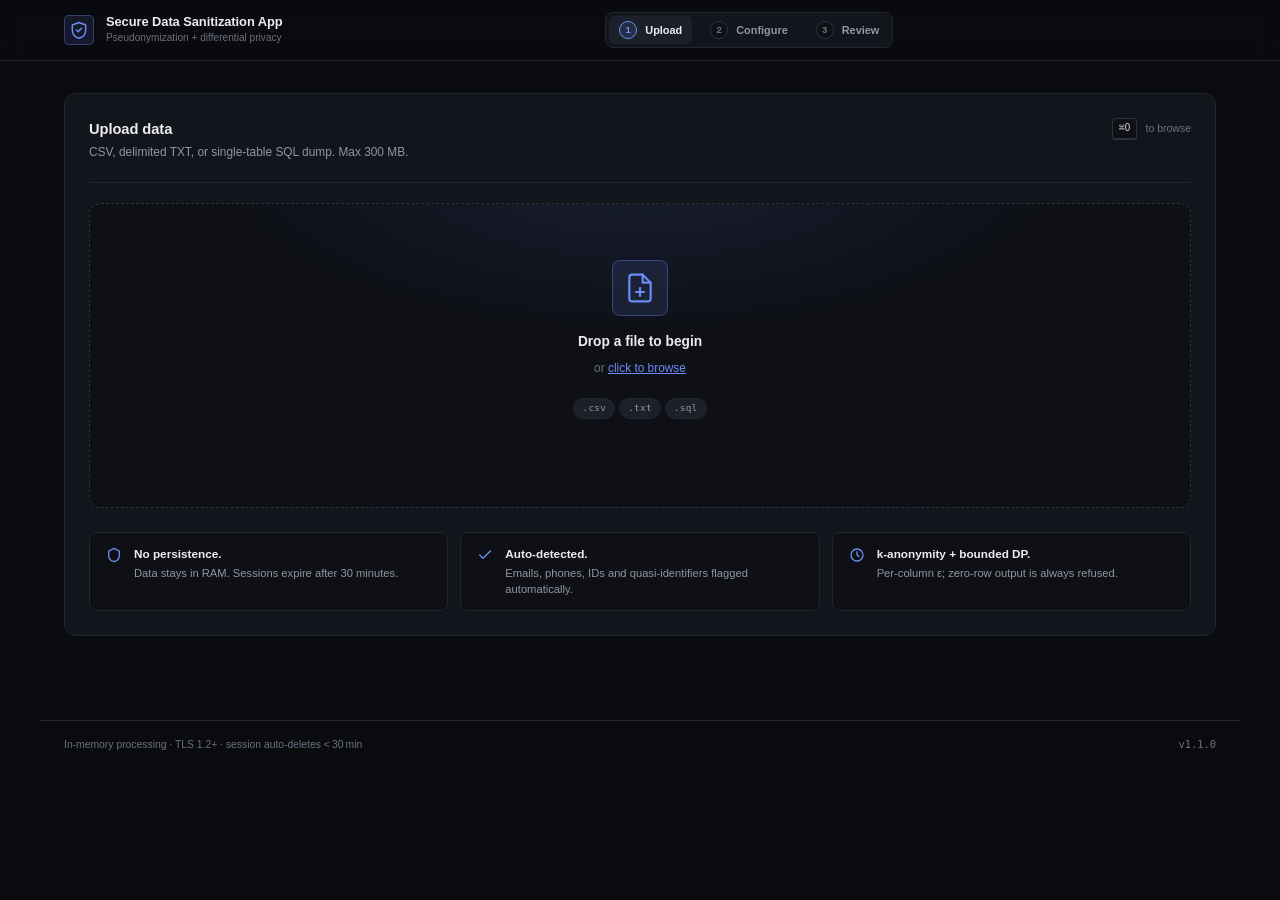
==== backend/src/sdsa/frontend/index.html @ bfa76d33 "feat: add sdsa-server cli" ====
<!DOCTYPE html>
<html lang="en">
<head>
<meta charset="utf-8" />
<meta name="viewport" content="width=device-width,initial-scale=1" />
<meta name="color-scheme" content="dark" />
<title>Secure Data Sanitization App</title>
<link rel="stylesheet" href="style.css" />
</head>
<body>

<header class="app-header">
  <div class="hdr-inner">
    <div class="brand">
      <span class="brand-mark" aria-hidden="true">
        <svg viewBox="0 0 24 24" width="20" height="20" fill="none"
             stroke="currentColor" stroke-width="1.8" stroke-linecap="round"
             stroke-linejoin="round">
          <path d="M12 3 4 6v6c0 4.6 3.2 8.5 8 10 4.8-1.5 8-5.4 8-10V6l-8-3z"/>
          <path d="M9 12l2 2 4-4"/>
        </svg>
      </span>
      <div class="brand-text">
        <div class="brand-name">Secure Data Sanitization App</div>
        <div class="brand-sub">Pseudonymization + differential privacy</div>
      </div>
    </div>

    <nav class="stepper" aria-label="Progress">
      <ol>
        <li data-step="upload" class="step-item active">
          <span class="step-num" aria-hidden="true">1</span>
          <span class="step-label">Upload</span>
        </li>
        <li data-step="configure" class="step-item">
          <span class="step-num" aria-hidden="true">2</span>
          <span class="step-label">Configure</span>
        </li>
        <li data-step="review" class="step-item">
          <span class="step-num" aria-hidden="true">3</span>
          <span class="step-label">Review</span>
        </li>
      </ol>
    </nav>

    <div class="hdr-meta">
      <span id="session-indicator" class="session-indicator hidden" aria-live="polite">
        <span class="pulse" aria-hidden="true"></span>
        <span class="sess-label">Session</span>
        <span id="session-timer" class="sess-timer" aria-label="Time remaining">–:–</span>
      </span>
    </div>
  </div>
</header>

<main>

  <!-- STEP 1: UPLOAD -->
  <section id="step-upload" class="step card active">
    <header class="card-head">
      <div>
        <h2>Upload data</h2>
        <p class="card-sub">CSV, delimited TXT, or single-table SQL dump. Max 300&nbsp;MB.</p>
      </div>
      <div class="card-head-meta">
        <span class="kbd">⌘O</span>
        <span class="muted">to browse</span>
      </div>
    </header>

    <div id="dropzone" class="dropzone" tabindex="0" role="button"
         aria-label="Drop a CSV, TXT, or SQL file here, or click to browse">
      <div class="dropzone-inner">
        <div class="dropzone-icon" aria-hidden="true">
          <svg viewBox="0 0 24 24" width="32" height="32" fill="none"
               stroke="currentColor" stroke-width="1.6"
               stroke-linecap="round" stroke-linejoin="round">
            <path d="M14 2H6a2 2 0 0 0-2 2v16a2 2 0 0 0 2 2h12a2 2 0 0 0 2-2V8z"/>
            <polyline points="14 2 14 8 20 8"/>
            <line x1="12" y1="18" x2="12" y2="12"/>
            <line x1="9" y1="15" x2="15" y2="15"/>
          </svg>
        </div>
        <div class="dropzone-primary">Drop a file to begin</div>
        <div class="dropzone-secondary">
          or <span class="link">click to browse</span>
        </div>
        <div class="format-pills" aria-hidden="true">
          <span class="pill">.csv</span>
          <span class="pill">.txt</span>
          <span class="pill">.sql</span>
        </div>
        <div class="dropzone-file" id="dropzone-file"></div>
        <div class="dropzone-progress hidden" id="dropzone-progress" aria-hidden="true">
          <div class="dropzone-progress-bar"><span id="dropzone-progress-fill"></span></div>
          <div class="dropzone-progress-meta" id="dropzone-progress-meta"></div>
        </div>
      </div>
      <input type="file" id="file-input"
             accept=".csv,.txt,.sql,text/csv,text/plain,application/sql" hidden />
    </div>

    <ul class="upload-assurances">
      <li>
        <svg viewBox="0 0 24 24" width="16" height="16" fill="none"
             stroke="currentColor" stroke-width="2" stroke-linecap="round"
             stroke-linejoin="round" aria-hidden="true">
          <path d="M12 2 4 6v6c0 5 3.5 9 8 10 4.5-1 8-5 8-10V6l-8-4z"/>
        </svg>
        <div>
          <strong>No persistence.</strong>
          <span>Data stays in RAM. Sessions expire after 30 minutes.</span>
        </div>
      </li>
      <li>
        <svg viewBox="0 0 24 24" width="16" height="16" fill="none"
             stroke="currentColor" stroke-width="2" stroke-linecap="round"
             stroke-linejoin="round" aria-hidden="true">
          <path d="M20 6 9 17l-5-5"/>
        </svg>
        <div>
          <strong>Auto-detected.</strong>
          <span>Emails, phones, IDs and quasi-identifiers flagged automatically.</span>
        </div>
      </li>
      <li>
        <svg viewBox="0 0 24 24" width="16" height="16" fill="none"
             stroke="currentColor" stroke-width="2" stroke-linecap="round"
             stroke-linejoin="round" aria-hidden="true">
          <circle cx="12" cy="12" r="9"/>
          <path d="M12 7v5l3 2"/>
        </svg>
        <div>
          <strong>k-anonymity + bounded DP.</strong>
          <span>Per-column ε; zero-row output is always refused.</span>
        </div>
      </li>
    </ul>
  </section>

  <!-- STEP 2: CONFIGURE -->
  <section id="step-configure" class="step card">
    <header class="card-head">
      <div>
        <h2>Configure per-column policy</h2>
        <p class="card-sub" id="summary"></p>
      </div>
      <button id="reset-config" class="btn btn-quiet" type="button" title="Reset to auto-detected defaults">
        <svg viewBox="0 0 24 24" width="14" height="14" fill="none"
             stroke="currentColor" stroke-width="2"
             stroke-linecap="round" stroke-linejoin="round" aria-hidden="true">
          <path d="M3 12a9 9 0 0 1 9-9 9 9 0 0 1 9 9 9 9 0 0 1-9 9 9 9 0 0 1-9-9z"/>
          <path d="M3 12H1"/><path d="M23 12h-2"/>
          <path d="M3 3l3 3"/><path d="M18 18l3 3"/>
        </svg>
        Reset
      </button>
    </header>

    <section class="preview-panel" id="preview-panel" aria-label="Sample preview">
      <header class="preview-head">
        <div class="preview-tabs" role="tablist">
          <button type="button" class="preview-tab active"
                  data-mode="original" role="tab" aria-selected="true">
            Original sample
          </button>
          <button type="button" class="preview-tab"
                  data-mode="sanitized" role="tab" aria-selected="false">
            Preview output
            <span class="help" tabindex="0"
                  data-tip="Runs your current per-column policy on the first 5 rows so you can see what will be released. Skips k-anonymity (sample is too small for it).">?</span>
          </button>
        </div>
        <div class="preview-meta-wrap">
          <span class="preview-meta muted" id="preview-meta">first 5 rows</span>
          <button type="button" id="preview-collapse" class="btn btn-quiet"
                  aria-expanded="true" title="Collapse preview">−</button>
        </div>
      </header>
      <div class="preview-body" id="preview-body"></div>
    </section>

    <div class="table-toolbar">
      <label class="col-search-wrap">
        <svg viewBox="0 0 24 24" width="14" height="14" fill="none"
             stroke="currentColor" stroke-width="2" stroke-linecap="round"
             stroke-linejoin="round" aria-hidden="true">
          <circle cx="11" cy="11" r="7"/><path d="m20 20-3.5-3.5"/>
        </svg>
        <input type="search" id="col-search" placeholder="Search columns…"
               aria-label="Search columns" autocomplete="off" />
      </label>
      <span class="include-hint muted">
        Uncheck the left column to exclude a field from output.
      </span>
    </div>

    <div class="table-wrap">
      <table id="columns-table">
        <thead>
          <tr>
            <th class="select-col" title="Include column in output">
              <input type="checkbox" id="select-all" class="col-include"
                     checked aria-label="Include all visible columns" />
            </th>
            <th>Column</th>
            <th>Type</th>
            <th>
              PII
              <span class="help" tabindex="0"
                    data-tip="Regex + column-name heuristics. Always shown as a suggestion — confirm before processing.">?</span>
            </th>
            <th>Action</th>
            <th class="center">
              QI
              <span class="help" tabindex="0"
                    data-tip="Quasi-identifier. Columns checked here participate in the k-anonymity check. High-cardinality QIs will be suppressed.">?</span>
            </th>
            <th class="dp-head">
              ε
              <span class="help" tabindex="0"
                    data-tip="Differential privacy budget for Laplace noise. Lower = more privacy, more noise. Typical 0.3–3.">?</span>
            </th>
            <th class="dp-head">
              Bounds
              <span class="help" tabindex="0"
                    data-tip="Declared min/max for the column. Sensitivity = upper − lower. Inputs outside are clamped.">?</span>
            </th>
          </tr>
        </thead>
        <tbody></tbody>
      </table>
    </div>

    <div id="preflight" class="preflight hidden" aria-live="polite"></div>

    <div class="actions-bar">
      <div class="actions-fields">
        <label class="field">
          <span class="field-label">
            k
            <span class="help" tabindex="0"
                  data-tip="k-anonymity target. Each released row belongs to a group of at least k rows with identical QI values. k=5 → prosecutor risk ≤ 0.20.">?</span>
          </span>
          <input type="number" id="k-input" value="5" min="2" max="1000" />
        </label>
        <label class="field field-grow">
          <span class="field-label">
            Deterministic key
            <span class="help" tabindex="0"
                  data-tip="Optional. Named key makes hashes/tokens reproducible across sessions on this deployment. Not allowed on DP columns.">?</span>
            <span class="muted">optional</span>
          </span>
          <input type="text" id="det-key" placeholder="e.g. project-alpha-2026" />
        </label>
        <label class="toggle"
               title="Soft cap only. Zero-row output and > 50% suppression are always refused.">
          <input type="checkbox" id="accept-weaker" />
          <span class="toggle-label">Allow&nbsp;&gt;10%&nbsp;row&nbsp;suppression</span>
        </label>
      </div>
      <button id="process-btn" class="btn btn-primary">
        <span class="btn-icon" aria-hidden="true">
          <svg viewBox="0 0 24 24" width="16" height="16" fill="none"
               stroke="currentColor" stroke-width="2.4"
               stroke-linecap="round" stroke-linejoin="round">
            <polyline points="20 6 9 17 4 12"/>
          </svg>
        </span>
        <span class="btn-label">Process</span>
        <span class="btn-spinner" aria-hidden="true"></span>
      </button>
    </div>
  </section>

  <!-- STEP 3: REVIEW -->
  <section id="step-review" class="step card">
    <header class="card-head">
      <div>
        <h2>Result</h2>
        <p class="card-sub">Sanitized output and machine-readable privacy report are ready.</p>
      </div>
      <div class="review-head-meta">
        <span class="success-pill">
          <svg viewBox="0 0 24 24" width="14" height="14" fill="none"
               stroke="currentColor" stroke-width="2.4"
               stroke-linecap="round" stroke-linejoin="round" aria-hidden="true">
            <polyline points="20 6 9 17 4 12"/>
          </svg>
          Processed
        </span>
        <button id="review-restart" class="btn btn-quiet" type="button"
                title="Start a new session">
          ↻ Restart
        </button>
      </div>
    </header>

    <div id="stats" class="stat-grid"></div>

    <div id="claim-box" class="claim" aria-live="polite">
      <div class="claim-icon" aria-hidden="true">
        <svg viewBox="0 0 24 24" width="16" height="16" fill="none"
             stroke="currentColor" stroke-width="2" stroke-linecap="round"
             stroke-linejoin="round">
          <path d="M12 2 4 6v6c0 5 3.5 9 8 10 4.5-1 8-5 8-10V6l-8-4z"/>
        </svg>
      </div>
      <div class="claim-text"></div>
    </div>

    <div class="download-row">
      <a id="dl-csv" class="btn btn-primary" href="#" download>
        <span class="btn-icon" aria-hidden="true">
          <svg viewBox="0 0 24 24" width="14" height="14" fill="none"
               stroke="currentColor" stroke-width="2"
               stroke-linecap="round" stroke-linejoin="round">
            <path d="M21 15v4a2 2 0 0 1-2 2H5a2 2 0 0 1-2-2v-4"/>
            <polyline points="7 10 12 15 17 10"/>
            <line x1="12" y1="15" x2="12" y2="3"/>
          </svg>
        </span>
        Sanitized CSV
      </a>
      <a id="dl-json" class="btn btn-ghost" href="#" download>Report&nbsp;·&nbsp;JSON</a>
      <a id="dl-md" class="btn btn-ghost" href="#" download>Report&nbsp;·&nbsp;Markdown</a>
    </div>

    <details class="raw-report">
      <summary>Inspect full report JSON</summary>
      <pre id="report-raw"></pre>
    </details>

    <section class="next-card" aria-label="What's next">
      <div class="next-card-info">
        <div class="next-card-title">Done with this file?</div>
        <div class="next-card-sub">
          Your current session will be zeroized on start. Files already downloaded are yours to keep.
        </div>
      </div>
      <button id="new-session" class="btn btn-primary" type="button">
        <span class="btn-icon" aria-hidden="true">
          <svg viewBox="0 0 24 24" width="16" height="16" fill="none"
               stroke="currentColor" stroke-width="2.2"
               stroke-linecap="round" stroke-linejoin="round">
            <path d="M12 5v14"/>
            <path d="M5 12h14"/>
          </svg>
        </span>
        Sanitize another file
      </button>
    </section>
  </section>

</main>

<footer class="app-footer">
  <span class="muted">
    In-memory processing · TLS 1.2+ · session auto-deletes &lt;&thinsp;30&thinsp;min
  </span>
  <span class="muted mono">v1.1.0</span>
</footer>

<div id="tooltip" class="tip-pop" role="tooltip" aria-hidden="true"></div>
<div id="error" class="toast hidden" role="alert" aria-live="assertive"></div>

<script src="app.js"></script>
</body>
</html>
---- backend/src/sdsa/frontend/style.css ----
/* ============================================================
   Secure Data Sanitization App · design system
   Target tone: Linear / Vercel / Stripe. Information-dense,
   restrained, zero-ornament.
   ============================================================ */

:root {
  /* surface palette — neutral dark, no blueish cast */
  --bg:         #0a0b0f;
  --bg-2:       #0e1016;
  --panel:      #13151c;
  --panel-2:    #171a22;
  --panel-3:    #1c202b;
  --border:     #22262f;
  --border-2:   #2c313d;

  /* ink */
  --text:       #ececf1;
  --text-2:     #c4c6cf;
  --text-3:     #9196a3;
  --muted:      #6c7180;

  /* brand: muted steel-blue, professional */
  --accent:         #6b8df5;
  --accent-hover:   #7f9df7;
  --accent-weak:    rgba(107, 141, 245, 0.12);
  --accent-weak-2:  rgba(107, 141, 245, 0.20);
  --accent-line:    rgba(107, 141, 245, 0.35);

  /* semantic */
  --success:      #4ac48c;
  --success-weak: rgba(74, 196, 140, 0.12);
  --warn:         #dfa250;
  --warn-weak:    rgba(223, 162, 80, 0.14);
  --danger:       #ef6a6a;
  --danger-weak:  rgba(239, 106, 106, 0.14);

  /* spacing (4px base) */
  --s-1: 4px;
  --s-2: 8px;
  --s-3: 12px;
  --s-4: 16px;
  --s-5: 20px;
  --s-6: 24px;
  --s-8: 32px;
  --s-10: 40px;

  /* radius */
  --r-1: 3px;
  --r-2: 5px;
  --r-3: 8px;
  --r-4: 12px;

  /* typography */
  --font-sans: ui-sans-serif, -apple-system, BlinkMacSystemFont, "SF Pro Text",
               "Inter", "Segoe UI", Roboto, "Helvetica Neue", Arial, sans-serif;
  --font-mono: ui-monospace, "SF Mono", "JetBrains Mono", "Menlo",
               "Consolas", monospace;

  /* effects */
  --ring: 0 0 0 3px var(--accent-weak-2);
  --transition: 140ms cubic-bezier(.2,.7,.3,1);
  --shadow-pop: 0 10px 30px -12px rgba(0, 0, 0, 0.55),
                0 4px 12px -6px rgba(0, 0, 0, 0.4);
}

* { box-sizing: border-box; }

html, body {
  margin: 0;
  background: var(--bg);
  color: var(--text);
  font-family: var(--font-sans);
  font-size: 14px;
  line-height: 1.5;
  min-height: 100vh;
  font-feature-settings: "ss01", "cv11";
  -webkit-font-smoothing: antialiased;
  text-rendering: optimizeLegibility;
}
h1, h2, h3 { margin: 0; font-weight: 620; letter-spacing: -0.005em; }
h2 { font-size: 1.05rem; }
a  { color: var(--accent); text-decoration: none; }
a:hover { color: var(--accent-hover); }

.mono { font-family: var(--font-mono); font-feature-settings: "tnum" 1; }
.muted { color: var(--muted); }
.hidden { display: none !important; }

/* ====================================================
   HEADER
   ==================================================== */

.app-header {
  position: sticky; top: 0; z-index: 20;
  background: rgba(10, 11, 15, 0.8);
  border-bottom: 1px solid var(--border);
  backdrop-filter: saturate(140%) blur(10px);
  -webkit-backdrop-filter: saturate(140%) blur(10px);
}
.hdr-inner {
  max-width: 1200px;
  margin: 0 auto;
  padding: var(--s-3) var(--s-6);
  display: grid;
  grid-template-columns: auto 1fr auto;
  align-items: center;
  gap: var(--s-6);
}
.brand { display: flex; align-items: center; gap: var(--s-3); }
.brand-mark {
  width: 30px; height: 30px;
  display: grid; place-items: center;
  border-radius: var(--r-2);
  background: var(--accent-weak);
  color: var(--accent);
  border: 1px solid var(--accent-line);
}
.brand-name {
  font-weight: 620;
  font-size: 0.92rem;
  letter-spacing: -0.005em;
  line-height: 1.15;
}
.brand-sub {
  font-size: 0.72rem;
  color: var(--muted);
  margin-top: 1px;
  letter-spacing: 0.002em;
}

/* Stepper — flat tabs with underline indicator */
.stepper {
  justify-self: center;
}
.stepper ol {
  list-style: none; padding: 0; margin: 0;
  display: flex; gap: var(--s-2);
  background: var(--panel);
  padding: 3px;
  border-radius: var(--r-3);
  border: 1px solid var(--border);
}
.step-item {
  display: flex; align-items: center; gap: var(--s-2);
  padding: 5px 10px;
  border-radius: var(--r-2);
  color: var(--text-3);
  font-size: 0.78rem;
  font-weight: 550;
  transition: all var(--transition);
  cursor: default;
  white-space: nowrap;
}
.step-num {
  display: grid; place-items: center;
  width: 18px; height: 18px;
  border-radius: 999px;
  border: 1px solid var(--border-2);
  font-size: 0.68rem; font-weight: 650;
  color: var(--muted);
  background: var(--bg-2);
}
.step-item.active {
  color: var(--text);
  background: var(--panel-3);
}
.step-item.step-clickable { cursor: pointer; }
.step-item.step-clickable:hover {
  color: var(--text);
  background: var(--panel-3);
}
.step-item.step-clickable:focus-visible {
  outline: none;
  box-shadow: var(--ring);
}
.step-item.active .step-num {
  color: var(--accent); border-color: var(--accent);
  background: var(--accent-weak);
}
.step-item.done { color: var(--success); }
.step-item.done .step-num {
  color: var(--success);
  border-color: var(--success);
  background: var(--success-weak);
}

.hdr-meta { display: flex; justify-content: flex-end; align-items: center; }

/* Session indicator */
.session-indicator {
  display: inline-flex; align-items: center; gap: var(--s-2);
  padding: 4px 10px;
  border-radius: 999px;
  background: var(--panel);
  border: 1px solid var(--border);
  font-size: 0.72rem;
  color: var(--text-3);
}
.session-indicator .sess-label {
  text-transform: uppercase;
  font-weight: 600;
  letter-spacing: 0.06em;
}
.session-indicator .sess-timer {
  font-family: var(--font-mono);
  font-feature-settings: "tnum" 1;
  color: var(--text);
  font-weight: 550;
}
.pulse {
  width: 6px; height: 6px; border-radius: 999px;
  background: var(--success);
  box-shadow: 0 0 0 3px var(--success-weak);
  animation: pulse 2.2s ease-out infinite;
}
@keyframes pulse {
  0%   { box-shadow: 0 0 0 0 rgba(74, 196, 140, 0.35); }
  70%  { box-shadow: 0 0 0 5px rgba(74, 196, 140, 0); }
  100% { box-shadow: 0 0 0 0 rgba(74, 196, 140, 0); }
}

/* ====================================================
   MAIN / CARDS
   ==================================================== */

main {
  max-width: 1200px;
  margin: 0 auto;
  padding: var(--s-8) var(--s-6);
}

.card {
  background: var(--panel);
  border: 1px solid var(--border);
  border-radius: var(--r-4);
  padding: var(--s-6);
  margin-bottom: var(--s-5);
  display: none;
}
.card.active { display: block; animation: fadeIn 180ms ease-out; }
@keyframes fadeIn {
  from { opacity: 0; transform: translateY(2px); }
  to   { opacity: 1; transform: translateY(0); }
}

.card-head {
  display: flex; align-items: flex-start; justify-content: space-between;
  gap: var(--s-4);
  padding-bottom: var(--s-5);
  margin-bottom: var(--s-5);
  border-bottom: 1px solid var(--border);
}
.card-head h2 {
  font-size: 1.05rem;
  font-weight: 620;
}
.card-sub {
  margin: 4px 0 0;
  color: var(--text-3);
  font-size: 0.85rem;
}
.card-head-meta {
  display: flex; align-items: center; gap: var(--s-2);
  color: var(--muted);
  font-size: 0.75rem;
}

.card-foot {
  margin-top: var(--s-5);
  padding-top: var(--s-4);
  border-top: 1px solid var(--border);
  display: flex; justify-content: flex-end;
}

.kbd {
  display: inline-grid; place-items: center;
  min-width: 20px;
  padding: 2px 6px;
  border: 1px solid var(--border-2);
  border-bottom-width: 2px;
  border-radius: var(--r-1);
  background: var(--bg-2);
  font-family: var(--font-mono);
  font-size: 0.7rem;
  color: var(--text-2);
}

/* ====================================================
   UPLOAD STEP
   ==================================================== */

.dropzone {
  position: relative;
  border: 1px dashed var(--border-2);
  border-radius: var(--r-4);
  padding: 56px 24px;
  text-align: center;
  cursor: pointer;
  background:
    radial-gradient(600px 240px at 50% -40px, var(--accent-weak), transparent 70%),
    var(--bg-2);
  transition: border-color var(--transition), background var(--transition);
  outline: none;
}
.dropzone:hover, .dropzone:focus-visible {
  border-color: var(--accent);
}
.dropzone.drag-over {
  border-color: var(--accent);
  background:
    radial-gradient(600px 260px at 50% -40px, var(--accent-weak-2), transparent 70%),
    var(--bg-2);
}
.dropzone.uploading { opacity: 0.8; cursor: progress; }
.dropzone.error { border-color: var(--danger); background: var(--danger-weak); }

.dropzone-inner { display: grid; justify-items: center; gap: var(--s-2); }
.dropzone-icon {
  color: var(--accent);
  display: grid; place-items: center;
  width: 56px; height: 56px;
  border-radius: var(--r-3);
  background: var(--accent-weak);
  border: 1px solid var(--accent-line);
  margin-bottom: var(--s-2);
}
.dropzone-primary { font-weight: 600; font-size: 0.98rem; color: var(--text); }
.dropzone-secondary { font-size: 0.85rem; color: var(--muted); }
.dropzone-secondary .link { color: var(--accent); text-decoration: underline; }
.dropzone-file {
  margin-top: var(--s-3);
  min-height: 1.1em;
  font-family: var(--font-mono);
  font-size: 0.8rem;
  color: var(--text-3);
}

.format-pills {
  display: flex; gap: var(--s-1);
  margin-top: var(--s-3);
}
.pill {
  font-family: var(--font-mono);
  font-size: 0.68rem;
  padding: 2px 8px;
  border-radius: 999px;
  background: var(--panel-3);
  color: var(--text-3);
  border: 1px solid var(--border);
  letter-spacing: 0.02em;
}

/* Trust / feature row under the dropzone */
.upload-assurances {
  list-style: none; padding: 0; margin: var(--s-6) 0 0;
  display: grid; gap: var(--s-3);
  grid-template-columns: repeat(auto-fit, minmax(240px, 1fr));
}
.upload-assurances li {
  display: flex; gap: var(--s-3); align-items: flex-start;
  padding: var(--s-3) var(--s-4);
  background: var(--bg-2);
  border: 1px solid var(--border);
  border-radius: var(--r-3);
  font-size: 0.8rem;
  color: var(--text-3);
}
.upload-assurances svg { color: var(--accent); margin-top: 2px; flex-shrink: 0; }
.upload-assurances strong {
  color: var(--text);
  font-weight: 600;
  display: block;
  font-size: 0.84rem;
  margin-bottom: 2px;
}

/* ====================================================
   UPLOAD PROGRESS
   ==================================================== */

.dropzone-progress {
  width: min(380px, 80%);
  margin: var(--s-3) auto 0;
}
.dropzone-progress-bar {
  height: 4px;
  background: var(--panel-3);
  border-radius: 999px;
  overflow: hidden;
}
.dropzone-progress-bar > span {
  display: block; height: 100%;
  background: var(--accent);
  width: 0%;
  transition: width 120ms linear;
}
.dropzone-progress.indeterminate .dropzone-progress-bar > span {
  width: 35%;
  animation: indet 1.1s ease-in-out infinite;
}
@keyframes indet {
  0%   { transform: translateX(-100%); }
  100% { transform: translateX(285%); }
}
.dropzone-progress-meta {
  margin-top: 6px;
  font-family: var(--font-mono);
  font-size: 0.72rem;
  color: var(--text-3);
  text-align: center;
}

/* ====================================================
   SAMPLE PREVIEW PANEL
   ==================================================== */

.preview-panel {
  margin-bottom: var(--s-5);
  border: 1px solid var(--border);
  border-radius: var(--r-3);
  background: var(--bg-2);
  overflow: hidden;
}
.preview-head {
  display: flex; align-items: center; justify-content: space-between;
  gap: var(--s-3);
  padding: var(--s-2) var(--s-3) var(--s-2) var(--s-3);
  border-bottom: 1px solid var(--border);
  background: var(--panel);
}
.preview-tabs {
  display: inline-flex; gap: 2px;
  background: var(--bg-2);
  border: 1px solid var(--border);
  border-radius: var(--r-2);
  padding: 2px;
}
.preview-tab {
  background: transparent;
  color: var(--text-3);
  border: none;
  font: inherit;
  font-size: 0.78rem;
  font-weight: 550;
  padding: 5px 10px;
  border-radius: var(--r-1);
  cursor: pointer;
  display: inline-flex; align-items: center; gap: 4px;
  transition: all var(--transition);
}
.preview-tab:hover { color: var(--text); }
.preview-tab.active {
  color: var(--text);
  background: var(--panel-3);
  box-shadow: inset 0 0 0 1px var(--border-2);
}
.preview-tab .help { margin-left: 2px; }
.preview-meta-wrap {
  display: inline-flex; align-items: center; gap: var(--s-2);
}
.preview-meta {
  font-size: 0.72rem;
  font-family: var(--font-mono);
  font-feature-settings: "tnum" 1;
}
#preview-collapse {
  font-size: 1rem;
  line-height: 1;
  padding: 2px 8px;
  min-width: 24px;
}
.preview-panel.collapsed .preview-body { display: none; }

.preview-body {
  overflow-x: auto;
  max-height: 280px;
  overflow-y: auto;
}
.preview-body.empty {
  padding: var(--s-5);
  text-align: center;
  color: var(--text-3);
  font-size: 0.82rem;
}
.preview-body.loading::before {
  content: "Computing preview…";
  display: block;
  padding: var(--s-5);
  text-align: center;
  color: var(--text-3);
  font-size: 0.82rem;
}
.preview-body.error {
  padding: var(--s-4) var(--s-5);
  color: var(--danger);
  font-size: 0.82rem;
}
.preview-table {
  border-collapse: collapse;
  width: 100%;
  font-size: 0.78rem;
  font-family: var(--font-mono);
  font-feature-settings: "tnum" 1;
  min-width: 600px;
}
.preview-table th,
.preview-table td {
  padding: 6px 10px;
  border-bottom: 1px solid var(--border);
  text-align: left;
  white-space: nowrap;
  vertical-align: middle;
}
.preview-table th {
  position: sticky; top: 0;
  background: var(--panel);
  color: var(--muted);
  font-size: 0.66rem;
  letter-spacing: 0.06em;
  text-transform: uppercase;
  font-weight: 600;
  font-family: var(--font-sans);
}
.preview-table th.pii-high { color: var(--danger); }
.preview-table th.pii-mid  { color: var(--warn); }
.preview-table tbody tr:last-child td { border-bottom: 0; }
.preview-table td.changed {
  background: rgba(107, 141, 245, 0.08);
  color: var(--text);
}
.preview-table td.dropped {
  color: var(--muted);
  font-style: italic;
  text-decoration: line-through;
  text-decoration-color: var(--border-2);
  text-decoration-thickness: 1px;
}
.preview-table td.null { color: var(--muted); font-style: italic; }
.preview-row-num {
  color: var(--muted);
  font-size: 0.7rem;
  padding-right: 2px !important;
  text-align: right;
  width: 1px;
}

/* ====================================================
   TABLE TOOLBAR (search + bulk actions)
   ==================================================== */

.table-toolbar {
  display: flex; align-items: center; gap: var(--s-3);
  margin-bottom: var(--s-3);
  flex-wrap: wrap;
}
.col-search-wrap {
  position: relative;
  display: inline-flex; align-items: center;
  flex: 0 0 240px;
}
.col-search-wrap svg {
  position: absolute; left: 9px;
  color: var(--muted);
  pointer-events: none;
}
.col-search-wrap input {
  width: 100%;
  padding-left: 28px;
}
.col-search-wrap input::-webkit-search-cancel-button {
  -webkit-appearance: none;
  appearance: none;
}
.include-hint {
  font-size: 0.75rem;
  color: var(--muted);
}

th.select-col, td.select-col { width: 28px; padding-left: var(--s-3); padding-right: 0; }
.col-include {
  width: 14px; height: 14px;
  accent-color: var(--accent);
  cursor: pointer;
  margin: 0;
}
tr.row-hidden { display: none; }
tr.row-excluded td {
  opacity: 0.45;
}
tr.row-excluded td.select-col { opacity: 1; }
tr.row-excluded td code {
  text-decoration: line-through;
  text-decoration-color: var(--muted);
}

/* ====================================================
   CONFIGURE STEP — table
   ==================================================== */

.table-wrap {
  border: 1px solid var(--border);
  border-radius: var(--r-3);
  background: var(--bg-2);
  overflow-x: auto;
}
table {
  width: 100%;
  border-collapse: collapse;
  font-size: 0.86rem;
  min-width: 860px;
}
thead th {
  position: sticky; top: 0;
  background: var(--panel);
  color: var(--muted);
  font-weight: 600;
  font-size: 0.7rem;
  letter-spacing: 0.06em;
  text-transform: uppercase;
  padding: var(--s-3) var(--s-4);
  border-bottom: 1px solid var(--border);
  text-align: left;
  white-space: nowrap;
}
thead th.center, td.center { text-align: center; }
tbody td {
  padding: var(--s-3) var(--s-4);
  border-bottom: 1px solid var(--border);
  vertical-align: middle;
}
tbody tr:last-child td { border-bottom: 0; }
tbody tr:hover td { background: rgba(255, 255, 255, 0.015); }
tbody td code {
  font-family: var(--font-mono);
  font-size: 0.82rem;
  color: var(--text);
  background: var(--panel-3);
  padding: 2px 6px;
  border-radius: var(--r-1);
  border: 1px solid var(--border);
}
td .sub {
  font-size: 0.72rem;
  color: var(--muted);
  margin-top: 2px;
  font-family: var(--font-mono);
  font-feature-settings: "tnum" 1;
}

/* PII badges — severity-coloured */
.pii-badge {
  display: inline-block;
  font-weight: 600; font-size: 0.7rem;
  padding: 2px 8px;
  border-radius: 999px;
  border: 1px solid transparent;
  letter-spacing: 0.01em;
}
.pii-badge.high { color: var(--danger); background: var(--danger-weak); border-color: rgba(239,106,106,0.35); }
.pii-badge.mid  { color: var(--warn); background: var(--warn-weak); border-color: rgba(223,162,80,0.35); }
.pii-badge.low  { color: var(--text-3); background: var(--panel-3); border-color: var(--border); }

/* DP cells — dim until the row's action is dp_laplace */
tr:not(.dp-on) .dp-cell * {
  opacity: 0.35;
  pointer-events: none;
}
tr:not(.dp-on) .dp-head * { opacity: 1; }

/* ====================================================
   INPUTS
   ==================================================== */

input[type="number"],
input[type="text"],
select {
  background: var(--bg-2);
  color: var(--text);
  border: 1px solid var(--border);
  padding: 6px 9px;
  border-radius: var(--r-2);
  font: inherit;
  font-size: 0.85rem;
  transition: border-color var(--transition), box-shadow var(--transition);
  font-feature-settings: "tnum" 1;
}
input[type="number"] { font-family: var(--font-mono); }
input:focus-visible, select:focus-visible, button:focus-visible,
.dropzone:focus-visible {
  outline: none;
  border-color: var(--accent);
  box-shadow: var(--ring);
}
select { cursor: pointer; padding-right: 20px; }
input[type="number"].small { width: 4.5rem; }
input[type="number"].bound { width: 5.5rem; }

/* QI — pill toggle (accessible custom checkbox) */
input[type="checkbox"].qi {
  appearance: none; -webkit-appearance: none;
  width: 28px; height: 16px;
  border-radius: 999px;
  background: var(--panel-3);
  border: 1px solid var(--border-2);
  position: relative;
  cursor: pointer;
  transition: all var(--transition);
  vertical-align: middle;
}
input[type="checkbox"].qi::after {
  content: "";
  position: absolute; top: 1px; left: 1px;
  width: 12px; height: 12px;
  border-radius: 50%;
  background: var(--muted);
  transition: all var(--transition);
}
input[type="checkbox"].qi:checked {
  background: var(--accent-weak-2); border-color: var(--accent);
}
input[type="checkbox"].qi:checked::after {
  background: var(--accent);
  transform: translateX(12px);
}

/* ====================================================
   ACTIONS BAR (sticky at bottom of configure card)
   ==================================================== */

.actions-bar {
  position: sticky; bottom: var(--s-4);
  margin-top: var(--s-5);
  padding: var(--s-4);
  background: var(--panel-2);
  border: 1px solid var(--border);
  border-radius: var(--r-3);
  display: flex; align-items: flex-end; gap: var(--s-4);
  flex-wrap: wrap;
  box-shadow: var(--shadow-pop);
}
.actions-fields {
  display: flex; gap: var(--s-4); flex: 1;
  flex-wrap: wrap; align-items: flex-end;
}
.field { display: flex; flex-direction: column; gap: 4px; }
.field-label {
  font-size: 0.7rem;
  color: var(--muted);
  font-weight: 600;
  text-transform: uppercase;
  letter-spacing: 0.06em;
  display: inline-flex; align-items: center; gap: 6px;
}
.field-label .muted { text-transform: none; letter-spacing: 0; font-weight: 400; }
.field-grow { flex: 1; min-width: 220px; }
.toggle {
  display: inline-flex; align-items: center; gap: 8px;
  padding: 7px 0;
  font-size: 0.8rem; color: var(--text-2);
  cursor: pointer; user-select: none;
}
.toggle input { accent-color: var(--accent); width: 14px; height: 14px; }
.toggle-label { white-space: nowrap; }

/* ====================================================
   BUTTONS
   ==================================================== */

.btn {
  display: inline-flex; align-items: center; gap: 8px;
  padding: 8px 14px;
  border-radius: var(--r-2);
  border: 1px solid transparent;
  font: inherit;
  font-size: 0.85rem;
  font-weight: 600;
  cursor: pointer;
  transition: all var(--transition);
  text-decoration: none;
  line-height: 1;
  white-space: nowrap;
}
.btn:focus-visible { box-shadow: var(--ring); }
.btn-icon { display: inline-flex; }

.btn-primary {
  background: var(--accent);
  color: #0a0b0f;
  border-color: var(--accent);
}
.btn-primary:hover { background: var(--accent-hover); border-color: var(--accent-hover); }
.btn-primary:disabled {
  opacity: 0.45;
  cursor: not-allowed;
  background: var(--accent);
}

.btn-ghost {
  background: transparent;
  color: var(--text);
  border-color: var(--border-2);
}
.btn-ghost:hover { background: var(--panel-3); border-color: var(--accent); }

.btn-quiet {
  background: transparent;
  color: var(--text-3);
  border-color: transparent;
  padding: 6px 10px;
}
.btn-quiet:hover { color: var(--text); background: var(--panel-3); }

/* spinner inside primary button */
.btn-spinner {
  display: none;
  width: 12px; height: 12px;
  border: 2px solid currentColor;
  border-top-color: transparent;
  border-radius: 50%;
  animation: spin 0.7s linear infinite;
  margin-left: 4px;
}
.btn.loading .btn-spinner { display: inline-block; }
.btn.loading .btn-icon { display: none; }
.btn.loading { pointer-events: none; }
@keyframes spin { to { transform: rotate(360deg); } }

/* ====================================================
   PREFLIGHT
   ==================================================== */

.preflight {
  margin-top: var(--s-4);
  padding: var(--s-4) var(--s-5);
  border: 1px solid var(--border);
  border-left: 3px solid var(--border-2);
  background: var(--bg-2);
  border-radius: var(--r-3);
  transition: all var(--transition);
}
.preflight.good {
  border-left-color: var(--success);
  background: linear-gradient(to right, var(--success-weak), transparent 40%);
}
.preflight.warn {
  border-left-color: var(--warn);
  background: linear-gradient(to right, var(--warn-weak), transparent 40%);
}
.preflight.bad {
  border-left-color: var(--danger);
  background: linear-gradient(to right, var(--danger-weak), transparent 40%);
}
.preflight.flash {
  animation: preflight-flash 1.2s ease-out;
}
@keyframes preflight-flash {
  0%   { box-shadow: 0 0 0 0 rgba(239, 106, 106, 0.55); }
  40%  { box-shadow: 0 0 0 6px rgba(239, 106, 106, 0.25); }
  100% { box-shadow: 0 0 0 0 rgba(239, 106, 106, 0); }
}

.toggle.flash {
  animation: toggle-flash 1.4s ease-out;
  border-radius: var(--r-2);
}
@keyframes toggle-flash {
  0%   { box-shadow: 0 0 0 0 rgba(223, 162, 80, 0.70); background: var(--warn-weak); }
  50%  { box-shadow: 0 0 0 8px rgba(223, 162, 80, 0.15); background: var(--warn-weak); }
  100% { box-shadow: 0 0 0 0 rgba(223, 162, 80, 0); background: transparent; }
}
.preflight-title { font-weight: 620; font-size: 0.92rem; margin-bottom: 2px; }
.preflight .meta {
  font-size: 0.78rem;
  color: var(--muted);
  font-family: var(--font-mono);
  font-feature-settings: "tnum" 1;
}
.preflight-list {
  margin: var(--s-3) 0 0;
  padding-left: 18px;
  font-size: 0.84rem;
  color: var(--text-2);
}
.preflight-list li + li { margin-top: 4px; }
.preflight-actions {
  display: flex; flex-wrap: wrap; gap: 8px;
  margin-top: var(--s-4);
  padding-top: var(--s-3);
  border-top: 1px dashed var(--border-2);
}
.preflight.bad .preflight-actions { border-top-color: rgba(239, 106, 106, 0.3); }

/* Suppression bar */
.sup-bar {
  position: relative;
  height: 4px;
  background: var(--panel-3);
  border-radius: 999px;
  margin-top: var(--s-3);
  overflow: hidden;
}
.sup-bar > span {
  display: block; height: 100%;
  background: var(--accent);
  transition: width var(--transition);
}
.preflight.warn .sup-bar > span { background: var(--warn); }
.preflight.bad  .sup-bar > span { background: var(--danger); }
.preflight.good .sup-bar > span { background: var(--success); }

/* ====================================================
   REVIEW STEP
   ==================================================== */

.success-pill {
  display: inline-flex; align-items: center; gap: 6px;
  padding: 4px 10px;
  border-radius: 999px;
  background: var(--success-weak);
  color: var(--success);
  border: 1px solid rgba(74, 196, 140, 0.35);
  font-size: 0.72rem;
  font-weight: 620;
  letter-spacing: 0.06em;
  text-transform: uppercase;
}

.review-head-meta {
  display: inline-flex; align-items: center; gap: var(--s-2);
}

/* "What's next" CTA at end of review */
.next-card {
  margin-top: var(--s-6);
  padding: var(--s-5);
  display: flex; align-items: center; justify-content: space-between;
  gap: var(--s-4);
  border: 1px solid var(--accent-line);
  border-radius: var(--r-3);
  background: linear-gradient(180deg, var(--accent-weak), transparent 120%), var(--bg-2);
  flex-wrap: wrap;
}
.next-card-info { flex: 1; min-width: 220px; }
.next-card-title {
  font-weight: 620;
  font-size: 0.95rem;
  color: var(--text);
  margin-bottom: 2px;
}
.next-card-sub {
  font-size: 0.82rem;
  color: var(--text-3);
  line-height: 1.5;
}
.next-card .btn { padding: 10px 18px; font-size: 0.9rem; }

.stat-grid {
  display: grid;
  gap: var(--s-3);
  grid-template-columns: repeat(auto-fit, minmax(180px, 1fr));
  margin-bottom: var(--s-5);
}
.stat {
  position: relative;
  padding: var(--s-4) var(--s-5);
  background: var(--bg-2);
  border: 1px solid var(--border);
  border-radius: var(--r-3);
  overflow: hidden;
}
.stat::before {
  content: "";
  position: absolute; left: 0; top: 0; bottom: 0;
  width: 2px;
  background: var(--border-2);
}
.stat.ok::before   { background: var(--success); }
.stat.warn::before { background: var(--warn); }
.stat.bad::before  { background: var(--danger); }
.stat-label {
  font-size: 0.68rem;
  color: var(--muted);
  text-transform: uppercase;
  letter-spacing: 0.08em;
  margin-bottom: var(--s-2);
  font-weight: 600;
}
.stat-value {
  font-family: var(--font-mono);
  font-feature-settings: "tnum" 1;
  font-size: 1.55rem;
  font-weight: 650;
  color: var(--text);
  letter-spacing: -0.01em;
  line-height: 1.1;
}
.stat-value small {
  font-family: var(--font-sans);
  font-size: 0.75rem; color: var(--text-3);
  font-weight: 500; margin-left: 4px;
  letter-spacing: 0;
}
.stat.ok   .stat-value { color: var(--success); }
.stat.warn .stat-value { color: var(--warn); }
.stat.bad  .stat-value { color: var(--danger); }

.claim {
  display: flex; gap: var(--s-3);
  padding: var(--s-4);
  background: var(--bg-2);
  border: 1px solid var(--border);
  border-left: 3px solid var(--accent);
  border-radius: var(--r-2);
  margin-bottom: var(--s-5);
  align-items: flex-start;
  font-size: 0.85rem;
  color: var(--text-2);
  line-height: 1.55;
}
.claim-icon { color: var(--accent); flex-shrink: 0; margin-top: 2px; }
.claim-text strong { color: var(--text); font-weight: 620; }

.download-row {
  display: flex; flex-wrap: wrap; gap: var(--s-2);
  margin-bottom: var(--s-5);
}

.raw-report {
  border: 1px solid var(--border);
  border-radius: var(--r-2);
  background: var(--bg-2);
  font-size: 0.82rem;
  overflow: hidden;
}
.raw-report summary {
  cursor: pointer;
  padding: var(--s-3) var(--s-4);
  color: var(--text-3);
  list-style: none;
}
.raw-report summary::marker { content: ""; }
.raw-report summary::before {
  content: "▸";
  display: inline-block;
  margin-right: 8px;
  transition: transform var(--transition);
  color: var(--muted);
}
.raw-report[open] summary::before { transform: rotate(90deg); }
pre {
  background: var(--bg);
  margin: 0;
  padding: var(--s-4);
  overflow: auto;
  font-size: 0.76rem;
  max-height: 420px;
  font-family: var(--font-mono);
  color: var(--text-2);
  border-top: 1px solid var(--border);
}

/* ====================================================
   HELP / TOOLTIP
   ==================================================== */

.help {
  display: inline-grid; place-items: center;
  width: 14px; height: 14px;
  border-radius: 50%;
  background: var(--panel-3);
  border: 1px solid var(--border-2);
  color: var(--muted);
  font-size: 0.66rem;
  font-weight: 700;
  cursor: help;
  vertical-align: middle;
  margin-left: 4px;
}
.help:hover, .help:focus-visible {
  color: var(--accent);
  border-color: var(--accent);
  outline: none;
}
.tip-pop {
  position: fixed;
  z-index: 40;
  max-width: 280px;
  padding: var(--s-2) var(--s-3);
  font-size: 0.78rem;
  line-height: 1.45;
  background: var(--panel-3);
  color: var(--text);
  border: 1px solid var(--border-2);
  border-radius: var(--r-2);
  box-shadow: var(--shadow-pop);
  opacity: 0;
  pointer-events: none;
  transition: opacity var(--transition);
}
.tip-pop.visible { opacity: 1; }

/* ====================================================
   FOOTER + TOAST
   ==================================================== */

.app-footer {
  max-width: 1200px;
  margin: var(--s-8) auto var(--s-6);
  padding: var(--s-4) var(--s-6);
  border-top: 1px solid var(--border);
  display: flex; align-items: center; justify-content: space-between;
  font-size: 0.74rem;
}

.toast {
  position: fixed;
  right: var(--s-5);
  bottom: var(--s-5);
  max-width: 440px;
  padding: var(--s-3) var(--s-4);
  background: var(--panel);
  color: var(--text);
  border: 1px solid var(--danger);
  border-left-width: 3px;
  border-radius: var(--r-3);
  box-shadow: var(--shadow-pop);
  font-size: 0.85rem;
  line-height: 1.55;
  white-space: pre-line;
  animation: slideIn 180ms ease-out;
}
@keyframes slideIn {
  from { opacity: 0; transform: translateY(8px); }
  to   { opacity: 1; transform: translateY(0); }
}

/* ====================================================
   RESPONSIVE
   ==================================================== */

@media (max-width: 860px) {
  .hdr-inner { grid-template-columns: 1fr auto; padding: var(--s-3) var(--s-4); }
  .stepper { grid-column: 1 / -1; order: 3; justify-self: stretch; }
  .stepper ol { justify-content: space-between; }
  .step-label { display: none; }
  main { padding: var(--s-5) var(--s-4); }
  .card { padding: var(--s-5) var(--s-4); }
  .card-head { flex-direction: column; align-items: stretch; }
  .actions-bar { position: static; flex-direction: column; align-items: stretch; }
  .actions-fields { width: 100%; }
  .app-footer { padding: var(--s-4); flex-direction: column; gap: 4px; }
}
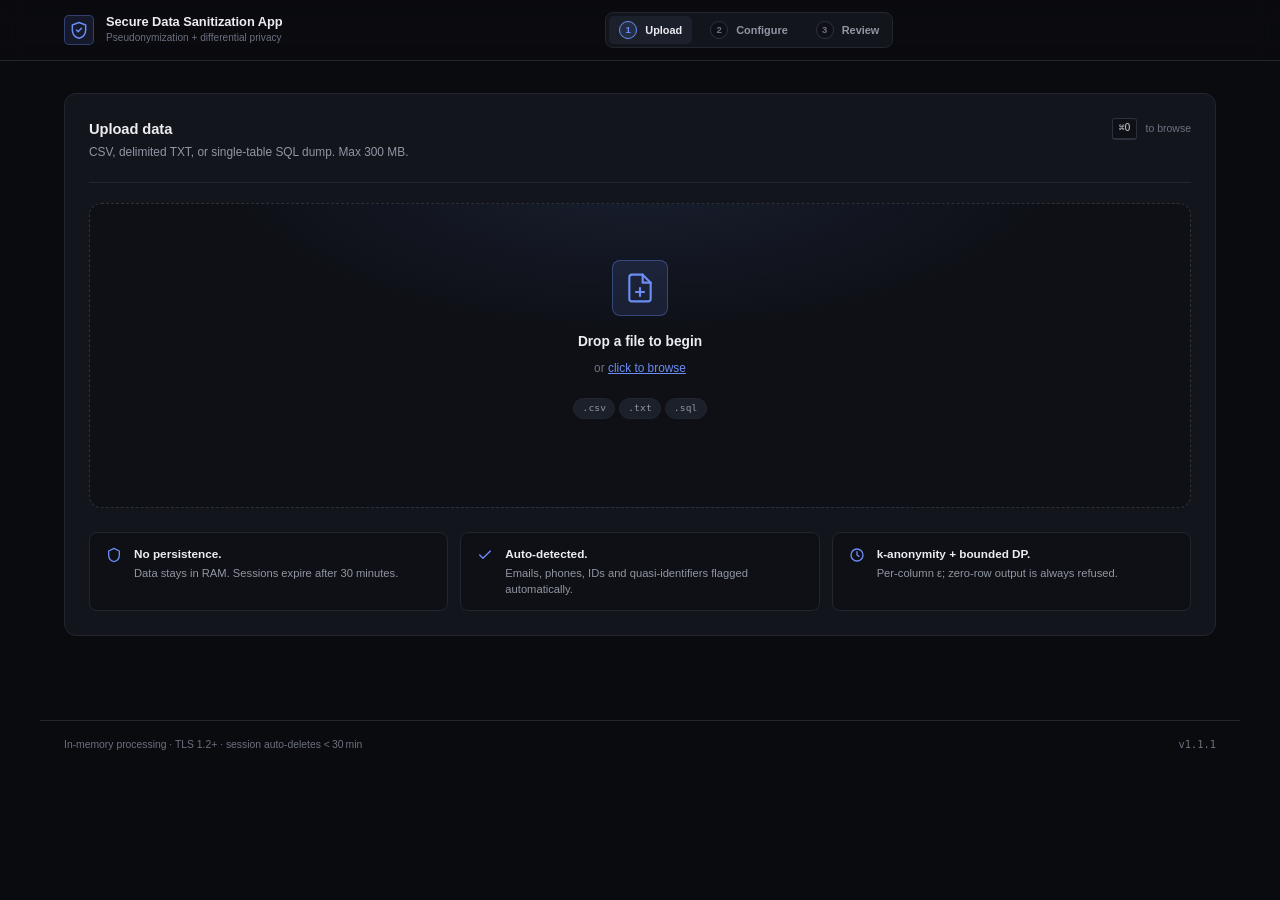
==== commit bbdf88dc: "chore: release v1.1.1" ====
--- a/backend/src/sdsa/frontend/index.html
+++ b/backend/src/sdsa/frontend/index.html
@@ -358,7 +358,7 @@
   <span class="muted">
     In-memory processing · TLS 1.2+ · session auto-deletes &lt;&thinsp;30&thinsp;min
   </span>
-  <span class="muted mono">v1.1.0</span>
+  <span class="muted mono">v1.1.1</span>
 </footer>
 
 <div id="tooltip" class="tip-pop" role="tooltip" aria-hidden="true"></div>
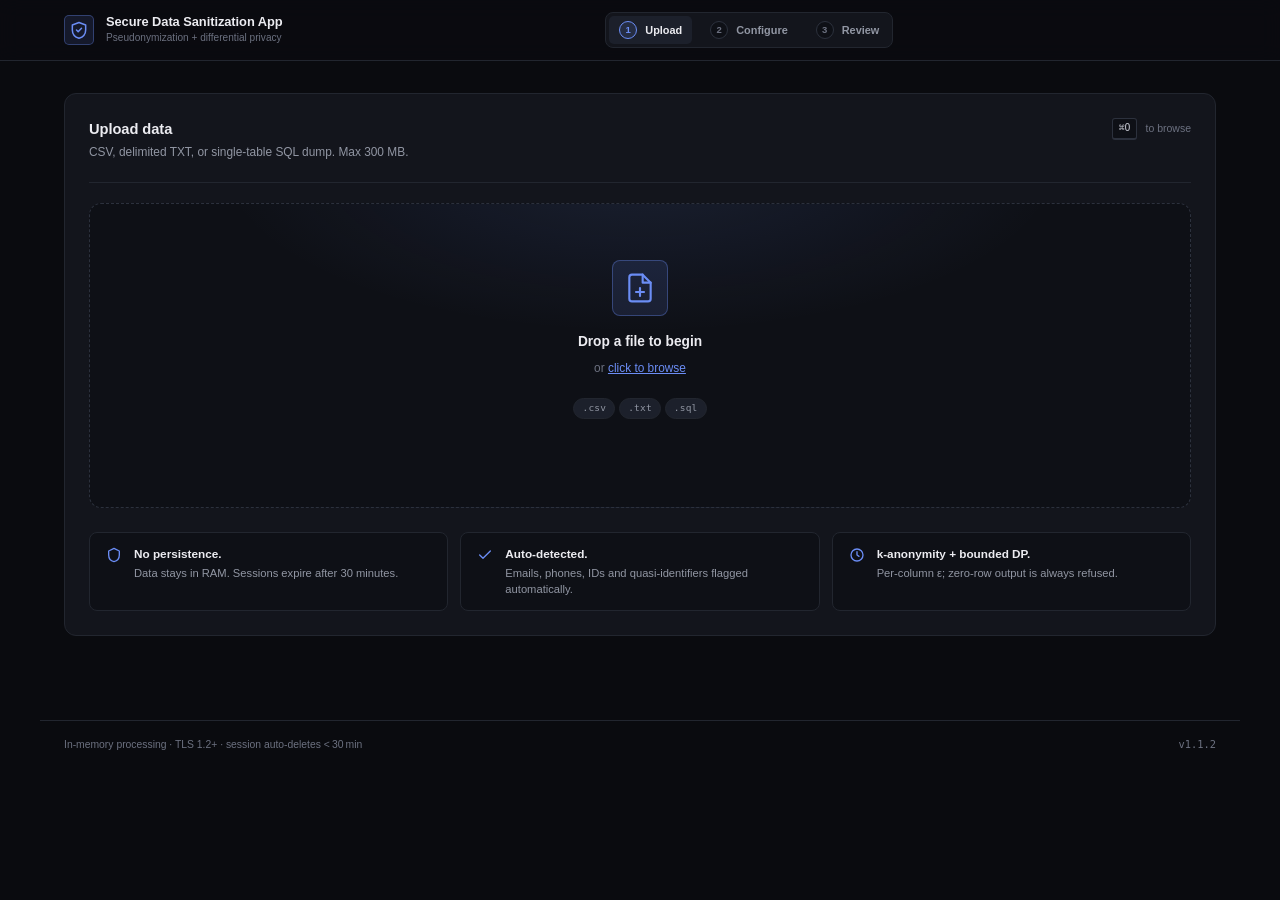
==== commit 3ae25d03: "chore: release v1.1.2 with screenshot docs" ====
--- a/backend/src/sdsa/frontend/index.html
+++ b/backend/src/sdsa/frontend/index.html
@@ -358,7 +358,7 @@
   <span class="muted">
     In-memory processing · TLS 1.2+ · session auto-deletes &lt;&thinsp;30&thinsp;min
   </span>
-  <span class="muted mono">v1.1.1</span>
+  <span class="muted mono">v1.1.2</span>
 </footer>
 
 <div id="tooltip" class="tip-pop" role="tooltip" aria-hidden="true"></div>
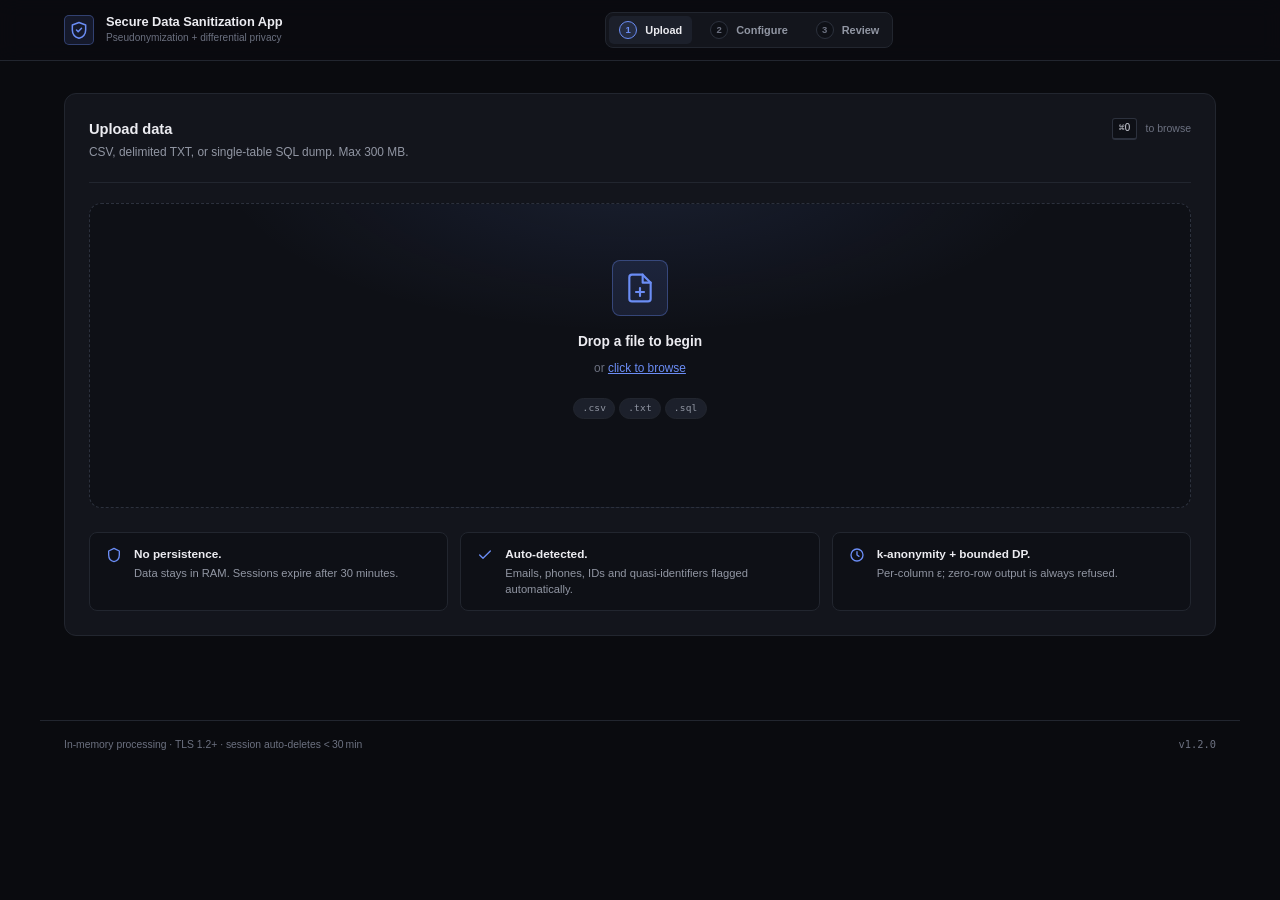
==== commit 4cb2b30f: "chore: release v1.2.0" ====
--- a/backend/src/sdsa/frontend/index.html
+++ b/backend/src/sdsa/frontend/index.html
@@ -216,6 +216,11 @@
               <span class="help" tabindex="0"
                     data-tip="Quasi-identifier. Columns checked here participate in the k-anonymity check. High-cardinality QIs will be suppressed.">?</span>
             </th>
+            <th class="center">
+              Sensitive
+              <span class="help" tabindex="0"
+                    data-tip="Sensitive cleartext attribute for l-diversity. If none are checked, cleartext non-QI columns are measured automatically.">?</span>
+            </th>
             <th class="dp-head">
               ε
               <span class="help" tabindex="0"
@@ -243,6 +248,14 @@
                   data-tip="k-anonymity target. Each released row belongs to a group of at least k rows with identical QI values. k=5 → prosecutor risk ≤ 0.20.">?</span>
           </span>
           <input type="number" id="k-input" value="5" min="2" max="1000" />
+        </label>
+        <label class="field">
+          <span class="field-label">
+            l
+            <span class="help" tabindex="0"
+                  data-tip="Optional l-diversity target for sensitive cleartext columns. l=1 measures only; l≥2 suppresses homogeneous sensitive groups.">?</span>
+          </span>
+          <input type="number" id="l-input" value="1" min="1" max="1000" />
         </label>
         <label class="field field-grow">
           <span class="field-label">
@@ -298,6 +311,8 @@
 
     <div id="stats" class="stat-grid"></div>
 
+    <div id="warnings" class="warnings hidden" role="alert" aria-live="assertive"></div>
+
     <div id="claim-box" class="claim" aria-live="polite">
       <div class="claim-icon" aria-hidden="true">
         <svg viewBox="0 0 24 24" width="16" height="16" fill="none"
@@ -358,7 +373,7 @@
   <span class="muted">
     In-memory processing · TLS 1.2+ · session auto-deletes &lt;&thinsp;30&thinsp;min
   </span>
-  <span class="muted mono">v1.1.2</span>
+  <span class="muted mono">v1.2.0</span>
 </footer>
 
 <div id="tooltip" class="tip-pop" role="tooltip" aria-hidden="true"></div>
--- a/backend/src/sdsa/frontend/style.css
+++ b/backend/src/sdsa/frontend/style.css
@@ -1005,6 +1005,21 @@
 .stat.warn .stat-value { color: var(--warn); }
 .stat.bad  .stat-value { color: var(--danger); }
 
+.warnings {
+  padding: var(--s-3) var(--s-4);
+  background: var(--warn-weak);
+  border: 1px solid rgba(223, 162, 80, 0.35);
+  border-left: 3px solid var(--warn);
+  border-radius: var(--r-2);
+  margin-bottom: var(--s-5);
+  font-size: 0.85rem;
+  color: var(--text-2);
+  line-height: 1.55;
+}
+.warnings-title { color: var(--warn); font-weight: 620; margin-bottom: var(--s-2); }
+.warnings ul { margin: 0; padding-left: 1.1rem; }
+.warnings li { margin-bottom: var(--s-1); }
+
 .claim {
   display: flex; gap: var(--s-3);
   padding: var(--s-4);
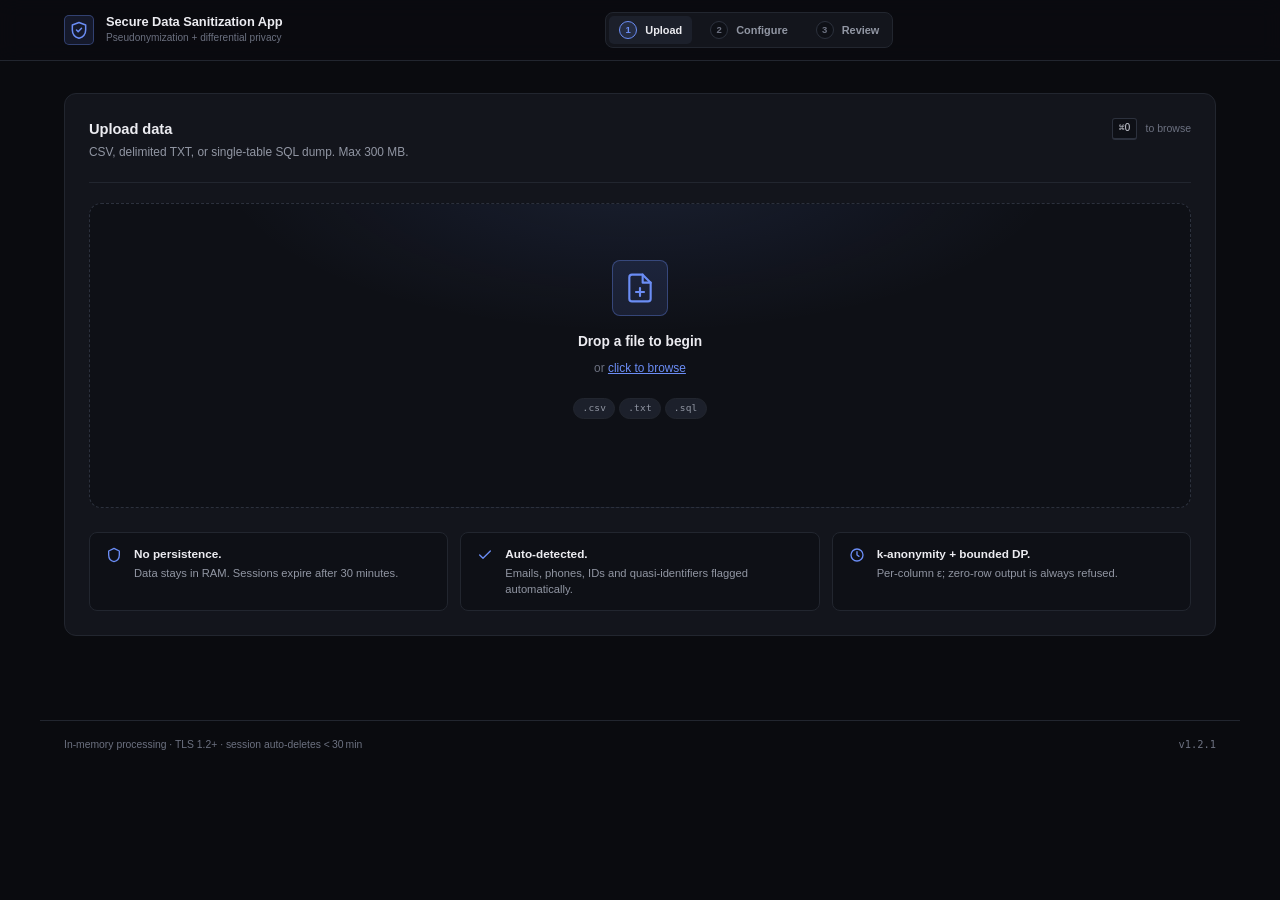
==== commit 3f3e6afb: "chore: release v1.2.1" ====
--- a/backend/src/sdsa/frontend/index.html
+++ b/backend/src/sdsa/frontend/index.html
@@ -373,7 +373,7 @@
   <span class="muted">
     In-memory processing · TLS 1.2+ · session auto-deletes &lt;&thinsp;30&thinsp;min
   </span>
-  <span class="muted mono">v1.2.0</span>
+  <span class="muted mono">v1.2.1</span>
 </footer>
 
 <div id="tooltip" class="tip-pop" role="tooltip" aria-hidden="true"></div>
